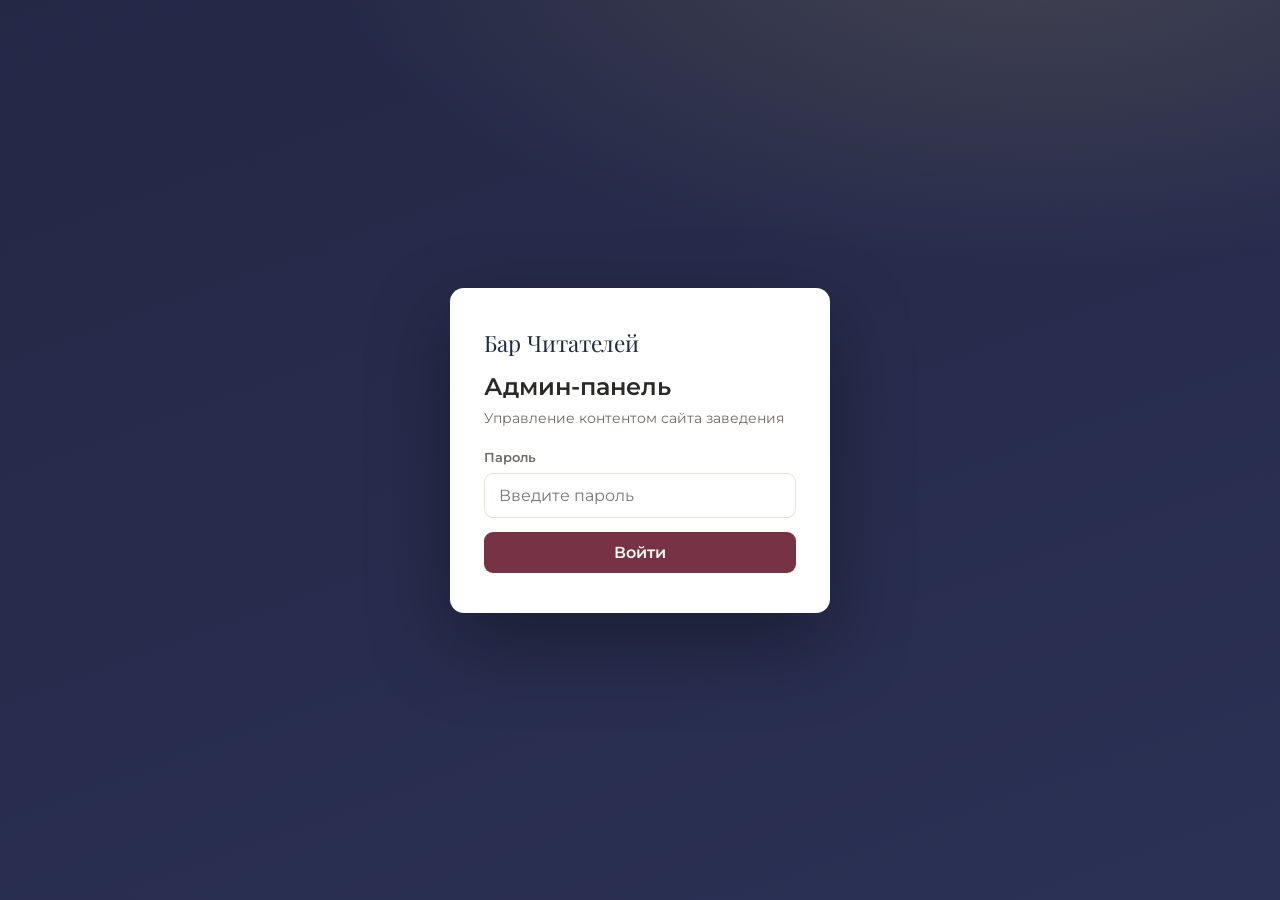
==== readers-pub/admin/index.html @ 52a048b6 "Prepare the admin for handover to a manager - New «Инструкция» section inside the admin: how to chan" ====
<!DOCTYPE html>
<html lang="ru">
<head>
    <meta charset="UTF-8">
    <meta name="viewport" content="width=device-width, initial-scale=1.0">
    <meta name="robots" content="noindex, nofollow">
    <title>Админ-панель — Бар Читателей</title>
    <link rel="preconnect" href="https://fonts.googleapis.com">
    <link rel="preconnect" href="https://fonts.gstatic.com" crossorigin>
    <link href="https://fonts.googleapis.com/css2?family=Playfair+Display:wght@600;700&family=Montserrat:wght@400;500;600;700&display=swap" rel="stylesheet">
    <link rel="stylesheet" href="admin.css?v=20261006-3">
</head>
<body>
    <!-- ================= ЭКРАН ВХОДА ================= -->
    <div id="loginView" class="login-view">
        <form class="login-card" id="loginForm">
            <div class="login-brand">Бар Читателей</div>
            <h1>Админ-панель</h1>
            <p class="login-sub">Управление контентом сайта заведения</p>
            <label for="loginPassword">Пароль</label>
            <input id="loginPassword" type="password" autocomplete="current-password" placeholder="Введите пароль" required>
            <div class="login-error" id="loginError" hidden></div>
            <button type="submit" class="btn btn-primary btn-block" id="loginBtn">Войти</button>
        </form>
    </div>

    <!-- ================= ПАНЕЛЬ ================= -->
    <div id="appView" class="app-view" hidden>
        <aside class="sidebar">
            <div class="sidebar-brand">
                <span class="sidebar-brand-name">Бар Читателей</span>
                <span class="sidebar-brand-tag">Admin</span>
            </div>
            <nav class="sidebar-nav" id="sidebarNav">
                <a href="#/dashboard" data-nav="dashboard"><span class="nav-ico">▤</span> Дашборд</a>
                <a href="#/editor"    data-nav="editor"><span class="nav-ico">✦</span> Редактор страницы</a>
                <a href="#/help"      data-nav="help"><span class="nav-ico">?</span> Инструкция</a>
                <a href="#/content"   data-nav="content"><span class="nav-ico">✎</span> Тексты списком</a>
                <a href="#/settings"  data-nav="settings"><span class="nav-ico">⚙</span> Настройки</a>
                <a href="#/media"     data-nav="media"><span class="nav-ico">🖼</span> Изображения</a>
                <a href="#/menu"      data-nav="menu"><span class="nav-ico">🍽</span> Меню и ланчи</a>
                <a href="#/events"    data-nav="events"><span class="nav-ico">★</span> События</a>
                <a href="#/bookings"  data-nav="bookings"><span class="nav-ico">📅</span> Брони</a>
                <a href="#/users"     data-nav="users"><span class="nav-ico">👤</span> Пользователи</a>
            </nav>
            <div class="sidebar-footer">
                <a href="/index.html" target="_blank" class="sidebar-viewsite">↗ Открыть сайт</a>
            </div>
        </aside>

        <div class="app-main">
            <header class="topbar">
                <div>
                    <h2 id="pageTitle">Дашборд</h2>
                    <p id="pageSubtitle" class="topbar-sub">Обзор состояния сайта</p>
                </div>
                <div class="topbar-actions">
                    <span class="topbar-user">Администратор</span>
                    <button class="btn btn-ghost" id="logoutBtn">Выйти</button>
                </div>
            </header>
            <div class="content content-publish" data-publish-bar></div>
            <main class="content" id="view"><!-- рендерится из admin.js --></main>
        </div>
    </div>

    <div class="toast" id="toast" hidden></div>

    <script src="admin.js?v=20261007-2"></script>
</body>
</html>
---- readers-pub/admin/admin.css ----
/* ===== Readers Pub — Админ-панель ===== */
/* Палитра брендбука «Бар Читателей»: navy #2B3155, cream #FDFCF2,
   wine #773345 (основное действие), sky #95D4F2 (акцент), ink #2B2A29.
   Имена переменных остались прежними — поменялись только значения. */
:root {
    --ink: #232845;          /* тёмно-синий, основа тёмных поверхностей */
    --forest: #2B3155;       /* navy */
    --olive: #363C63;        /* navy посветлее */
    --gold: #773345;         /* wine — основное действие */
    --gold-soft: #8f4257;    /* wine при наведении */
    --sky: #95D4F2;          /* акцент на тёмном */
    --sky-soft: #C2E6F8;
    --cream: #FDFCF2;
    --paper: #F6F4EC;
    --card: #ffffff;
    --line: #E3E0D4;
    --text: #2B2A29;
    --text-muted: #6E6B66;
    --danger: #c0553f;
    --success: #4f8a4f;
    --radius: 14px;
    --radius-sm: 9px;
    --shadow: 0 10px 30px rgba(11, 23, 18, 0.08);
    --sidebar-w: 250px;
}

* { box-sizing: border-box; }
[hidden] { display: none !important; }

body {
    margin: 0;
    font-family: "Montserrat", system-ui, -apple-system, sans-serif;
    background: var(--paper);
    color: var(--text);
    -webkit-font-smoothing: antialiased;
}

h1, h2, h3 { margin: 0; font-weight: 600; }
a { color: inherit; text-decoration: none; }
code {
    background: rgba(11, 23, 18, 0.06);
    padding: 2px 6px;
    border-radius: 5px;
    font-size: 0.85em;
}

/* ---------- Кнопки ---------- */
.btn {
    font: inherit;
    font-weight: 600;
    border: 1px solid transparent;
    border-radius: var(--radius-sm);
    padding: 10px 18px;
    cursor: pointer;
    transition: transform .05s ease, background .15s ease, box-shadow .15s ease;
}
.btn:active { transform: translateY(1px); }
.btn-primary { background: var(--gold); color: var(--cream); }
.btn-primary:hover { background: var(--gold-soft); }
.btn-ghost { background: transparent; border-color: var(--line); color: var(--text); }
.btn-ghost:hover { background: rgba(11, 23, 18, 0.05); }
.btn-block { width: 100%; }

/* ---------- Экран входа ---------- */
.login-view {
    min-height: 100vh;
    display: grid;
    place-items: center;
    padding: 24px;
    background:
        radial-gradient(1200px 600px at 80% -10%, rgba(214,183,108,0.18), transparent 60%),
        linear-gradient(160deg, var(--ink), var(--forest));
}
.login-card {
    width: 100%;
    max-width: 380px;
    background: var(--card);
    border-radius: var(--radius);
    padding: 40px 34px;
    box-shadow: 0 30px 80px rgba(0,0,0,0.35);
    display: flex;
    flex-direction: column;
    gap: 8px;
}
.login-brand {
    font-family: "Playfair Display", serif;
    font-size: 1.4rem;
    color: var(--ink);
    margin-bottom: 6px;
}
.login-card h1 { font-size: 1.5rem; }
.login-sub { margin: 0 0 14px; color: var(--text-muted); font-size: 0.9rem; }
.login-card label { font-size: 0.82rem; font-weight: 600; color: var(--text-muted); }
.login-card input {
    font: inherit;
    padding: 12px 14px;
    border: 1px solid var(--line);
    border-radius: var(--radius-sm);
    margin-bottom: 6px;
}
.login-card input:focus { outline: 2px solid var(--gold); border-color: var(--gold); }
.login-error {
    background: rgba(192, 85, 63, 0.1);
    color: var(--danger);
    padding: 9px 12px;
    border-radius: var(--radius-sm);
    font-size: 0.85rem;
}
.login-hint { margin: 12px 0 0; font-size: 0.78rem; color: var(--text-muted); text-align: center; }

/* ---------- Оболочка панели ---------- */
.app-view { display: grid; grid-template-columns: var(--sidebar-w) 1fr; min-height: 100vh; }

.sidebar {
    background: linear-gradient(180deg, var(--forest), var(--ink));
    color: #eef2ec;
    display: flex;
    flex-direction: column;
    padding: 22px 16px;
    position: sticky;
    top: 0;
    height: 100vh;
}
.sidebar-brand { display: flex; align-items: baseline; gap: 8px; padding: 6px 10px 20px; }
.sidebar-brand-name { font-family: "Playfair Display", serif; font-size: 1.25rem; color: #fff; }
.sidebar-brand-tag {
    font-size: 0.66rem; letter-spacing: 0.12em; text-transform: uppercase;
    color: var(--cream); background: var(--gold); padding: 2px 7px; border-radius: 6px; font-weight: 700;
}
.sidebar-nav { display: flex; flex-direction: column; gap: 2px; flex: 1; }
.sidebar-nav a {
    display: flex; align-items: center; gap: 11px;
    padding: 11px 12px;
    border-radius: var(--radius-sm);
    color: rgba(238, 242, 236, 0.78);
    font-size: 0.9rem; font-weight: 500;
    transition: background .15s ease, color .15s ease;
}
.sidebar-nav a:hover { background: rgba(255,255,255,0.06); color: #fff; }
.sidebar-nav a.active { background: rgba(149, 212, 242, 0.16); color: #fff; box-shadow: inset 3px 0 0 var(--sky); }
.nav-ico { width: 18px; text-align: center; opacity: 0.9; }
.sidebar-footer { padding-top: 16px; border-top: 1px solid rgba(255,255,255,0.08); }
.sidebar-viewsite { display: block; padding: 10px 12px; color: var(--sky-soft); font-size: 0.85rem; font-weight: 600; }

/* ---------- Топбар ---------- */
.app-main { display: flex; flex-direction: column; min-width: 0; }
.topbar {
    display: flex; align-items: center; justify-content: space-between;
    padding: 20px 32px;
    background: var(--card);
    border-bottom: 1px solid var(--line);
    position: sticky; top: 0; z-index: 5;
}
.topbar h2 { font-size: 1.35rem; }
.topbar-sub { margin: 3px 0 0; color: var(--text-muted); font-size: 0.85rem; }
.topbar-actions { display: flex; align-items: center; gap: 14px; }
.topbar-user { font-size: 0.88rem; color: var(--text-muted); }

/* ---------- Контент ---------- */
.content { padding: 28px 32px 60px; }

.grid { display: grid; gap: 18px; }
.grid-stats { grid-template-columns: repeat(auto-fit, minmax(200px, 1fr)); }

.card {
    background: var(--card);
    border: 1px solid var(--line);
    border-radius: var(--radius);
    padding: 22px 24px;
    box-shadow: var(--shadow);
}
.card + .card { margin-top: 18px; }
.card-title { font-size: 1.05rem; margin-bottom: 4px; }
.card-hint { color: var(--text-muted); font-size: 0.85rem; margin: 0 0 18px; }

.stat-card .stat-value { font-size: 2rem; font-weight: 700; font-family: "Playfair Display", serif; color: var(--ink); }
.stat-card .stat-label { color: var(--text-muted); font-size: 0.85rem; margin-top: 4px; }
.stat-card .stat-ico { font-size: 1.3rem; opacity: 0.5; float: right; }

/* ---------- Формы ---------- */
.field { margin-bottom: 18px; }
.field label { display: block; font-size: 0.82rem; font-weight: 600; color: var(--text-muted); margin-bottom: 6px; }
.field input, .field textarea, .field select {
    font: inherit;
    width: 100%;
    padding: 11px 13px;
    border: 1px solid var(--line);
    border-radius: var(--radius-sm);
    background: #fcfbf8;
    color: var(--text);
    resize: vertical;
}
.field input:focus, .field textarea:focus, .field select:focus { outline: 2px solid var(--gold); border-color: var(--gold); }
.field textarea { min-height: 90px; line-height: 1.5; }
.field-row { display: grid; grid-template-columns: 1fr 1fr; gap: 16px; }

.section-head { display: flex; align-items: center; justify-content: space-between; margin-bottom: 18px; gap: 16px; flex-wrap: wrap; }
.form-actions { display: flex; gap: 10px; align-items: center; margin-top: 8px; }

/* ---------- Таблицы ---------- */
.table { width: 100%; border-collapse: collapse; font-size: 0.9rem; }
.table th, .table td { text-align: left; padding: 12px 14px; border-bottom: 1px solid var(--line); }
.table th { color: var(--text-muted); font-weight: 600; font-size: 0.78rem; text-transform: uppercase; letter-spacing: 0.04em; }
.table tbody tr:hover { background: rgba(11,23,18,0.02); }
.badge { display: inline-block; padding: 3px 10px; border-radius: 999px; font-size: 0.74rem; font-weight: 600; }
.badge-pending { background: rgba(214,183,108,0.2); color: #8a6d1f; }

/* ---------- Медиа ---------- */
.media-grid { display: grid; grid-template-columns: repeat(auto-fill, minmax(180px, 1fr)); gap: 16px; }
.media-item { border: 1px solid var(--line); border-radius: var(--radius-sm); overflow: hidden; background: var(--card); }
.media-item img { width: 100%; height: 130px; object-fit: cover; display: block; background: #eee; }
.media-item .media-cap { padding: 10px 12px; font-size: 0.82rem; }
.media-item .media-cap small { color: var(--text-muted); display: block; margin-top: 2px; }

/* ---------- Заглушка «в разработке» ---------- */
.stub {
    text-align: center;
    padding: 48px 24px;
    color: var(--text-muted);
}
.stub .stub-ico { font-size: 2.4rem; opacity: 0.4; }
.stub h3 { color: var(--text); margin: 12px 0 6px; }
.stub-tag { display: inline-block; margin-top: 14px; padding: 4px 12px; border-radius: 999px; background: rgba(11,23,18,0.06); font-size: 0.75rem; font-weight: 600; }

/* ---------- Баннер-предупреждение ---------- */
.notice {
    background: rgba(214,183,108,0.12);
    border: 1px solid var(--gold);
    border-radius: var(--radius-sm);
    padding: 12px 16px;
    font-size: 0.85rem;
    color: #6b551f;
    margin-bottom: 20px;
}

/* ---------- Toast ---------- */
.toast {
    position: fixed; bottom: 24px; right: 24px;
    background: var(--ink); color: #fff;
    padding: 13px 20px; border-radius: var(--radius-sm);
    box-shadow: 0 14px 40px rgba(0,0,0,0.3);
    font-size: 0.9rem; z-index: 50;
    animation: toastIn .2s ease;
}
.toast.toast-error { background: var(--danger); }
@keyframes toastIn { from { opacity: 0; transform: translateY(8px); } to { opacity: 1; transform: none; } }

/* ---------- Адаптив ---------- */
@media (max-width: 820px) {
    .app-view { grid-template-columns: 1fr; }
    .sidebar { position: static; height: auto; flex-direction: row; flex-wrap: wrap; align-items: center; gap: 4px; }
    .sidebar-nav { flex-direction: row; flex-wrap: wrap; }
    .sidebar-footer { border: none; padding: 0; }
    .field-row { grid-template-columns: 1fr; }
    .content, .topbar { padding-left: 18px; padding-right: 18px; }
}

/* ---------- Блоки, добавленные вместе с новой версией сайта ---------- */
.page-list {
    display: grid;
    grid-template-columns: repeat(auto-fill, minmax(190px, 1fr));
    gap: 10px;
}
.page-item {
    display: block;
    padding: 12px 14px;
    border: 1px solid var(--line);
    border-radius: var(--radius-sm);
    text-decoration: none;
    color: var(--text);
    transition: border-color .18s ease, transform .18s ease;
}
.page-item:hover { border-color: var(--gold); transform: translateY(-2px); }
.page-name { display: block; font-weight: 600; font-size: 0.92rem; }
.page-item small { color: var(--text-muted); font-size: 0.78rem; }

.media-folder {
    display: grid;
    place-items: center;
    aspect-ratio: 4 / 3;
    background: var(--paper);
    border-radius: var(--radius-sm);
    font-size: 2rem;
}
.media-spec { display: block; margin-top: 2px; color: var(--text-muted); font-size: 0.75rem; line-height: 1.35; }

.howto { margin: 0; padding-left: 20px; color: var(--text); font-size: 0.9rem; line-height: 1.75; }
.howto li { margin-bottom: 4px; }

/* ---------- Редактор страницы: предпросмотр + правка по клику ---------- */
.editor-wrap {
    display: grid;
    grid-template-columns: minmax(0, 1fr) 340px;
    gap: 18px;
    align-items: start;
}

.editor-stage {
    background: var(--card);
    border: 1px solid var(--line);
    border-radius: var(--radius);
    box-shadow: var(--shadow);
    overflow: hidden;
}

.editor-toolbar {
    display: flex;
    flex-wrap: wrap;
    justify-content: space-between;
    gap: 10px;
    padding: 12px 14px;
    border-bottom: 1px solid var(--line);
    background: var(--paper);
}
.editor-devices, .editor-tools { display: flex; gap: 8px; }
.editor-devices .btn.is-active {
    background: var(--forest);
    color: var(--cream);
    border-color: var(--forest);
}

.editor-frame-box {
    padding: 14px;
    background: repeating-linear-gradient(45deg, #ecebe4 0 10px, #f3f2eb 10px 20px);
    overflow: hidden;
}

/* Предпросмотр рендерится в настоящей ширине устройства и ужимается
   масштабом — иначе «ПК» показывал бы мобильную вёрстку. */
.editor-viewport {
    position: relative;
    margin: 0 auto;
    overflow: hidden;
    border: 1px solid var(--line);
    border-radius: var(--radius-sm);
    background: #fff;
}
.editor-viewport iframe {
    display: block;
    border: 0;
    transform-origin: top left;
    background: #fff;
}
.editor-frame-box[data-device-box="mobile"] .editor-viewport { border-radius: 22px; }

.editor-panel {
    position: sticky;
    top: 18px;
    background: var(--card);
    border: 1px solid var(--line);
    border-radius: var(--radius);
    box-shadow: var(--shadow);
    padding: 18px;
}

.editor-head { margin-bottom: 14px; }
.editor-kind {
    display: inline-block;
    margin-bottom: 6px;
    padding: 3px 9px;
    border-radius: 999px;
    background: var(--forest);
    color: var(--cream);
    font-size: 0.7rem;
    letter-spacing: 0.1em;
    text-transform: uppercase;
    font-weight: 700;
}
.editor-head h3 { margin: 0; font-size: 1.02rem; line-height: 1.3; }

.editor-photo {
    margin-bottom: 14px;
    border: 1px solid var(--line);
    border-radius: var(--radius-sm);
    overflow: hidden;
    background: var(--paper);
}
.editor-photo img { display: block; width: 100%; height: auto; }
.editor-photo--empty {
    display: grid;
    place-items: center;
    min-height: 120px;
    padding: 16px;
    color: var(--text-muted);
    font-size: 0.86rem;
    text-align: center;
    background: #6e727b;
    color: #fff;
}

.editor-empty { text-align: center; padding: 16px 4px; }
.editor-empty-ico { font-size: 2rem; margin-bottom: 8px; }
.editor-empty h3 { margin: 0 0 8px; font-size: 1rem; }
.editor-empty p { margin: 0 0 8px; color: var(--text-muted); font-size: 0.86rem; line-height: 1.6; }
.editor-empty-note { font-size: 0.78rem !important; opacity: 0.85; }

@media (max-width: 1100px) {
    .editor-wrap { grid-template-columns: 1fr; }
    .editor-panel { position: static; }
}

/* --- Переключатель страниц и подсказки формата в редакторе --- */
.editor-pages { display: flex; flex-wrap: wrap; gap: 6px; }
.editor-pages .btn { padding: 7px 13px; font-size: 0.84rem; }
.editor-pages .btn.is-active {
    background: var(--gold);
    color: var(--cream);
    border-color: var(--gold);
}

.slot-spec {
    margin: 0 0 14px;
    padding: 11px 13px;
    border: 1px solid var(--line);
    border-left: 3px solid var(--forest);
    border-radius: var(--radius-sm);
    background: var(--paper);
}
.slot-spec-row {
    display: flex;
    justify-content: space-between;
    gap: 12px;
    font-size: 0.85rem;
    padding: 2px 0;
}
.slot-spec-row span { color: var(--text-muted); }
.slot-spec-row b { text-align: right; }
.slot-spec-note {
    margin: 7px 0 0;
    font-size: 0.78rem;
    line-height: 1.5;
    color: var(--text-muted);
}

.slot-check {
    margin: 0 0 12px;
    padding: 9px 12px;
    border-radius: var(--radius-sm);
    font-size: 0.83rem;
    line-height: 1.5;
}
.slot-check.is-ok { background: rgba(79, 138, 79, 0.12); color: #2f6b36; }
.slot-check.is-warn { background: rgba(192, 85, 63, 0.12); color: #9c3f2c; }

.badge-ok { background: rgba(79, 138, 79, 0.16); color: #2f6b36; }

/* ---------- Плашка публикации ---------- */
.publish-bar {
    display: flex;
    flex-wrap: wrap;
    align-items: center;
    justify-content: space-between;
    gap: 14px;
    margin-bottom: 18px;
    padding: 14px 16px;
    border: 1px solid var(--line);
    border-left: 4px solid var(--line);
    border-radius: var(--radius);
    background: var(--card);
    box-shadow: var(--shadow);
}
.publish-bar b { display: block; font-size: 0.95rem; }
.publish-bar span { display: block; margin-top: 3px; color: var(--text-muted); font-size: 0.84rem; line-height: 1.5; }
.publish-bar .btn { white-space: nowrap; }

.publish-bar.is-dirty { border-left-color: var(--gold); background: rgba(119, 51, 69, 0.045); }
.publish-bar.is-clean { border-left-color: var(--success); }
.publish-bar.is-auto  { border-left-color: var(--forest); }
.publish-bar.is-off   { border-left-color: var(--text-muted); opacity: 0.85; }

.content-publish { padding-top: 18px; padding-bottom: 0; }
.content-publish:empty { display: none; }
.content-publish .publish-bar { margin-bottom: 0; }
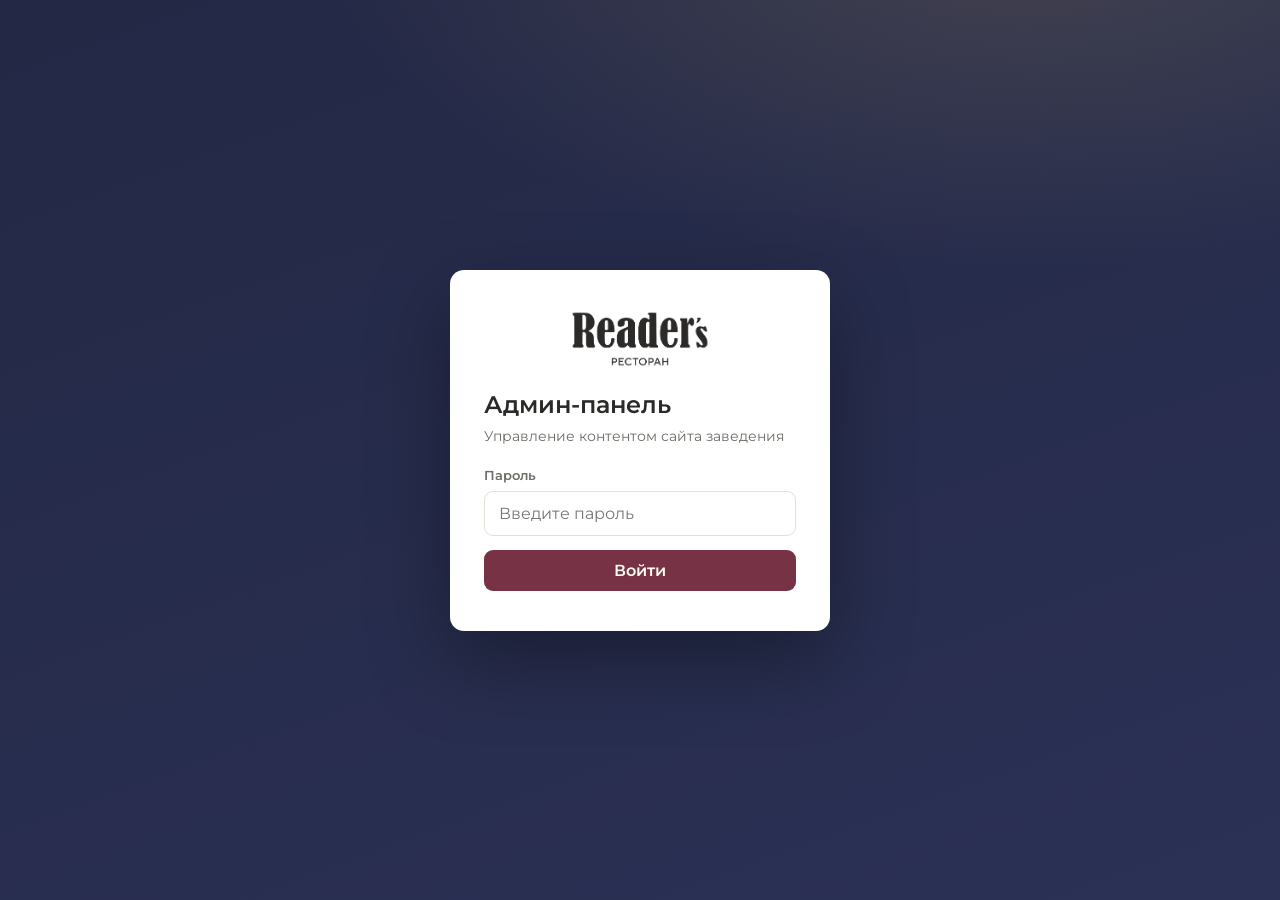
==== commit 0fe9e179: "Replace the logo across the site and the admin New mark: shield with R over the Reader's wordmark. C" ====
--- a/readers-pub/admin/index.html
+++ b/readers-pub/admin/index.html
@@ -8,13 +8,13 @@
     <link rel="preconnect" href="https://fonts.googleapis.com">
     <link rel="preconnect" href="https://fonts.gstatic.com" crossorigin>
     <link href="https://fonts.googleapis.com/css2?family=Playfair+Display:wght@600;700&family=Montserrat:wght@400;500;600;700&display=swap" rel="stylesheet">
-    <link rel="stylesheet" href="admin.css?v=20261006-3">
+    <link rel="stylesheet" href="admin.css?v=20261019-1">
 </head>
 <body>
     <!-- ================= ЭКРАН ВХОДА ================= -->
     <div id="loginView" class="login-view">
         <form class="login-card" id="loginForm">
-            <div class="login-brand">Бар Читателей</div>
+            <img class="login-brand-logo" src="../assets/logo-readers-text-dark.png?v=20261019-2" alt="Reader's — ресторан">
             <h1>Админ-панель</h1>
             <p class="login-sub">Управление контентом сайта заведения</p>
             <label for="loginPassword">Пароль</label>
@@ -28,7 +28,7 @@
     <div id="appView" class="app-view" hidden>
         <aside class="sidebar">
             <div class="sidebar-brand">
-                <span class="sidebar-brand-name">Бар Читателей</span>
+                <img class="sidebar-brand-logo" src="../assets/logo-readers-word-white.png?v=20261019-2" alt="Reader's">
                 <span class="sidebar-brand-tag">Admin</span>
             </div>
             <nav class="sidebar-nav" id="sidebarNav">
@@ -66,6 +66,6 @@
 
     <div class="toast" id="toast" hidden></div>
 
-    <script src="admin.js?v=20261007-2"></script>
+    <script src="admin.js?v=20261012-6"></script>
 </body>
 </html>
--- a/readers-pub/admin/admin.css
+++ b/readers-pub/admin/admin.css
@@ -471,3 +471,12 @@
 .content-publish { padding-top: 18px; padding-bottom: 0; }
 .content-publish:empty { display: none; }
 .content-publish .publish-bar { margin-bottom: 0; }
+
+/* ---------- Логотип в админке ---------- */
+.login-brand-logo {
+    display: block;
+    height: 58px;
+    width: auto;
+    margin: 0 auto 14px;
+}
+.sidebar-brand-logo { display: block; height: 26px; width: auto; }
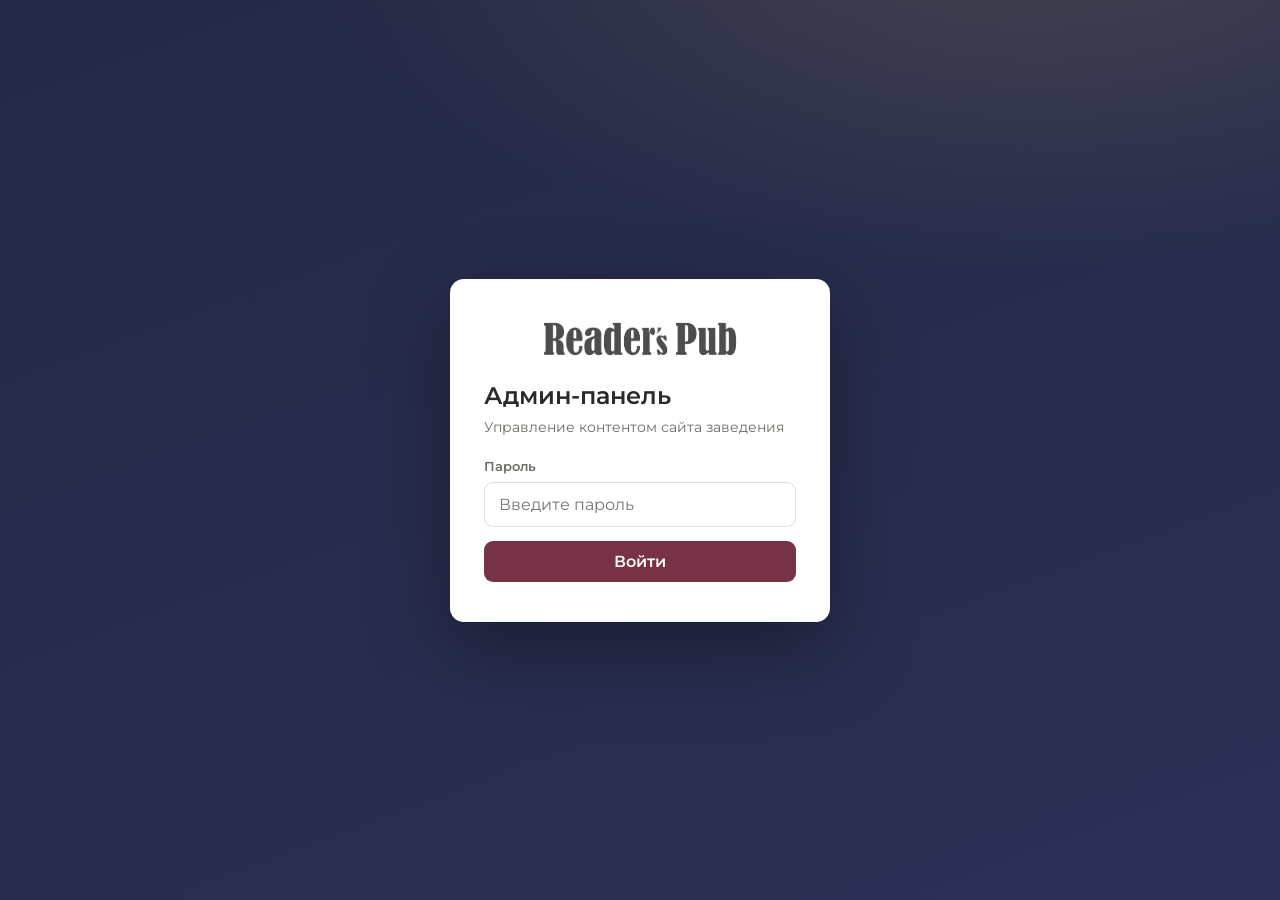
==== commit a08d7a1b: "Use the Reader's Pub wordmark The previous artwork read Reader's over РЕСТОРАН; the mark is Reader's" ====
--- a/readers-pub/admin/index.html
+++ b/readers-pub/admin/index.html
@@ -8,13 +8,13 @@
     <link rel="preconnect" href="https://fonts.googleapis.com">
     <link rel="preconnect" href="https://fonts.gstatic.com" crossorigin>
     <link href="https://fonts.googleapis.com/css2?family=Playfair+Display:wght@600;700&family=Montserrat:wght@400;500;600;700&display=swap" rel="stylesheet">
-    <link rel="stylesheet" href="admin.css?v=20261019-1">
+    <link rel="stylesheet" href="admin.css?v=20261019-4">
 </head>
 <body>
     <!-- ================= ЭКРАН ВХОДА ================= -->
     <div id="loginView" class="login-view">
         <form class="login-card" id="loginForm">
-            <img class="login-brand-logo" src="../assets/logo-readers-text-dark.png?v=20261019-2" alt="Reader's — ресторан">
+            <img class="login-brand-logo" src="../assets/logo-readers-word-dark.png?v=20261019-3" alt="Reader's — ресторан">
             <h1>Админ-панель</h1>
             <p class="login-sub">Управление контентом сайта заведения</p>
             <label for="loginPassword">Пароль</label>
@@ -28,7 +28,7 @@
     <div id="appView" class="app-view" hidden>
         <aside class="sidebar">
             <div class="sidebar-brand">
-                <img class="sidebar-brand-logo" src="../assets/logo-readers-word-white.png?v=20261019-2" alt="Reader's">
+                <img class="sidebar-brand-logo" src="../assets/logo-readers-word-white.png?v=20261019-3" alt="Reader's">
                 <span class="sidebar-brand-tag">Admin</span>
             </div>
             <nav class="sidebar-nav" id="sidebarNav">
--- a/readers-pub/admin/admin.css
+++ b/readers-pub/admin/admin.css
@@ -475,7 +475,7 @@
 /* ---------- Логотип в админке ---------- */
 .login-brand-logo {
     display: block;
-    height: 58px;
+    height: 40px;
     width: auto;
     margin: 0 auto 14px;
 }
